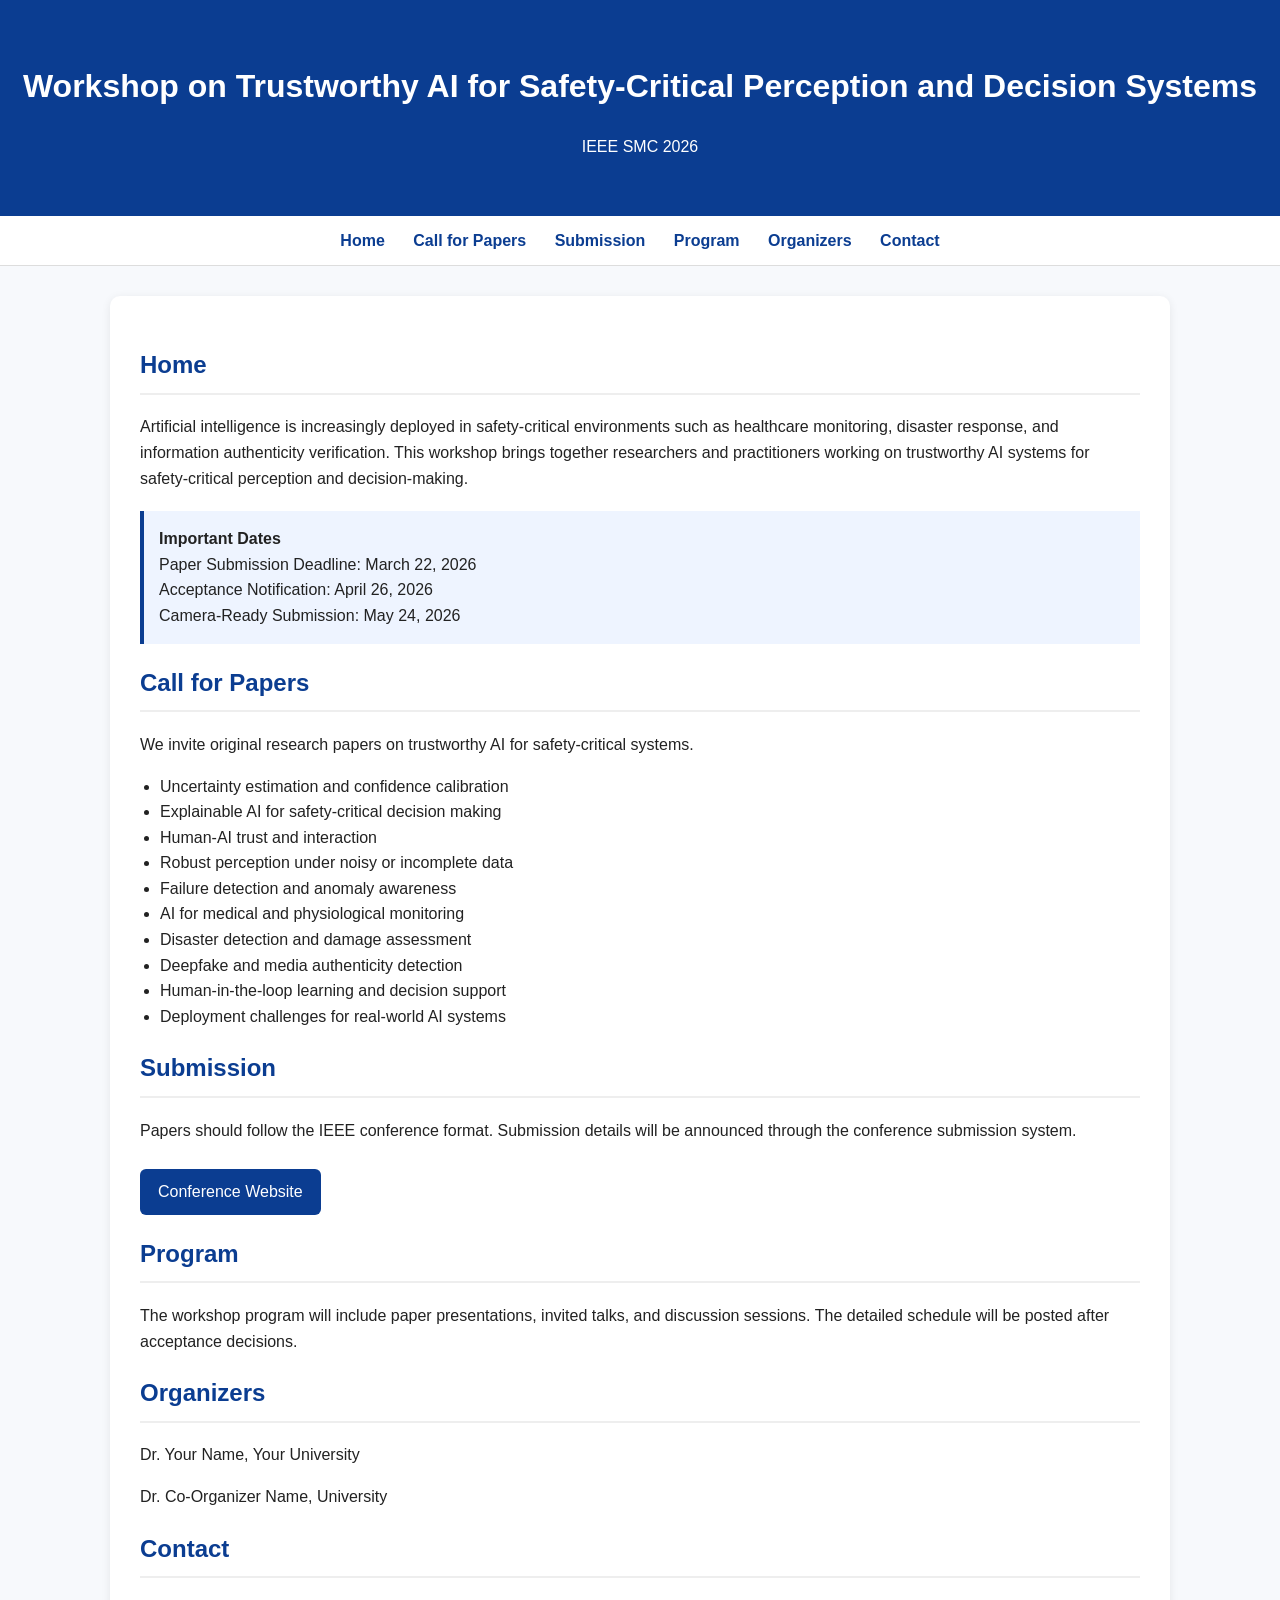
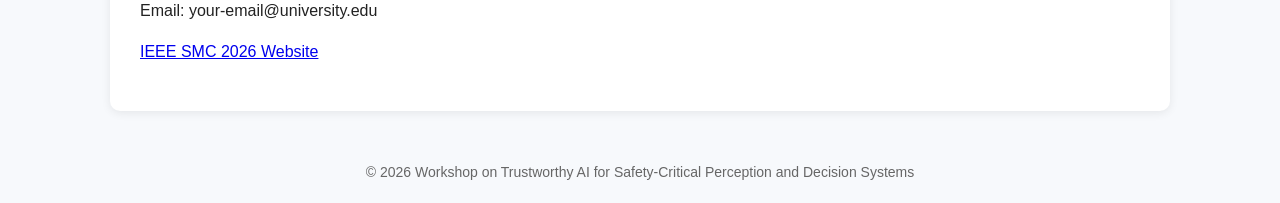
==== index.html @ 7f39c2e3 "Create index.html" ====
<!DOCTYPE html>
<html lang="en">
<head>
  <meta charset="UTF-8" />
  <meta name="viewport" content="width=device-width, initial-scale=1.0" />
  <title>Workshop on Trustworthy AI for Safety-Critical Perception and Decision Systems</title>
  <style>
    body {
      font-family: Arial, sans-serif;
      margin: 0;
      line-height: 1.6;
      color: #222;
      background: #f7f9fc;
    }
    header {
      background: #0b3d91;
      color: white;
      padding: 40px 20px;
      text-align: center;
    }
    nav {
      background: #ffffff;
      padding: 12px 20px;
      border-bottom: 1px solid #ddd;
      text-align: center;
    }
    nav a {
      margin: 0 12px;
      text-decoration: none;
      color: #0b3d91;
      font-weight: bold;
    }
    .container {
      max-width: 1000px;
      margin: 30px auto;
      background: white;
      padding: 30px;
      border-radius: 10px;
      box-shadow: 0 2px 10px rgba(0,0,0,0.08);
    }
    h2 {
      color: #0b3d91;
      border-bottom: 2px solid #eee;
      padding-bottom: 8px;
    }
    .dates {
      background: #eef4ff;
      padding: 15px;
      border-left: 4px solid #0b3d91;
      margin: 20px 0;
    }
    footer {
      text-align: center;
      padding: 20px;
      color: #666;
      font-size: 14px;
    }
    .button {
      display: inline-block;
      padding: 10px 18px;
      background: #0b3d91;
      color: white;
      text-decoration: none;
      border-radius: 6px;
      margin-top: 10px;
    }
    ul {
      padding-left: 20px;
    }
  </style>
</head>
<body>
  <header>
    <h1>Workshop on Trustworthy AI for Safety-Critical Perception and Decision Systems</h1>
    <p>IEEE SMC 2026</p>
  </header>

  <nav>
    <a href="#home">Home</a>
    <a href="#cfp">Call for Papers</a>
    <a href="#submission">Submission</a>
    <a href="#program">Program</a>
    <a href="#organizers">Organizers</a>
    <a href="#contact">Contact</a>
  </nav>

  <div class="container">
    <section id="home">
      <h2>Home</h2>
      <p>
        Artificial intelligence is increasingly deployed in safety-critical environments such as
        healthcare monitoring, disaster response, and information authenticity verification.
        This workshop brings together researchers and practitioners working on trustworthy AI
        systems for safety-critical perception and decision-making.
      </p>

      <div class="dates">
        <strong>Important Dates</strong><br>
        Paper Submission Deadline: March 22, 2026<br>
        Acceptance Notification: April 26, 2026<br>
        Camera-Ready Submission: May 24, 2026
      </div>
    </section>

    <section id="cfp">
      <h2>Call for Papers</h2>
      <p>
        We invite original research papers on trustworthy AI for safety-critical systems.
      </p>
      <ul>
        <li>Uncertainty estimation and confidence calibration</li>
        <li>Explainable AI for safety-critical decision making</li>
        <li>Human-AI trust and interaction</li>
        <li>Robust perception under noisy or incomplete data</li>
        <li>Failure detection and anomaly awareness</li>
        <li>AI for medical and physiological monitoring</li>
        <li>Disaster detection and damage assessment</li>
        <li>Deepfake and media authenticity detection</li>
        <li>Human-in-the-loop learning and decision support</li>
        <li>Deployment challenges for real-world AI systems</li>
      </ul>
    </section>

    <section id="submission">
      <h2>Submission</h2>
      <p>
        Papers should follow the IEEE conference format. Submission details will be announced
        through the conference submission system.
      </p>
      <a class="button" href="https://www.ieeesmc2026.org/" target="_blank">Conference Website</a>
    </section>

    <section id="program">
      <h2>Program</h2>
      <p>
        The workshop program will include paper presentations, invited talks, and discussion sessions.
        The detailed schedule will be posted after acceptance decisions.
      </p>
    </section>

    <section id="organizers">
      <h2>Organizers</h2>
      <p>Dr. Your Name, Your University</p>
      <p>Dr. Co-Organizer Name, University</p>
    </section>

    <section id="contact">
      <h2>Contact</h2>
      <p>Email: your-email@university.edu</p>
      <p><a href="https://www.ieeesmc2026.org/" target="_blank">IEEE SMC 2026 Website</a></p>
    </section>
  </div>

  <footer>
    © 2026 Workshop on Trustworthy AI for Safety-Critical Perception and Decision Systems
  </footer>
</body>
</html>
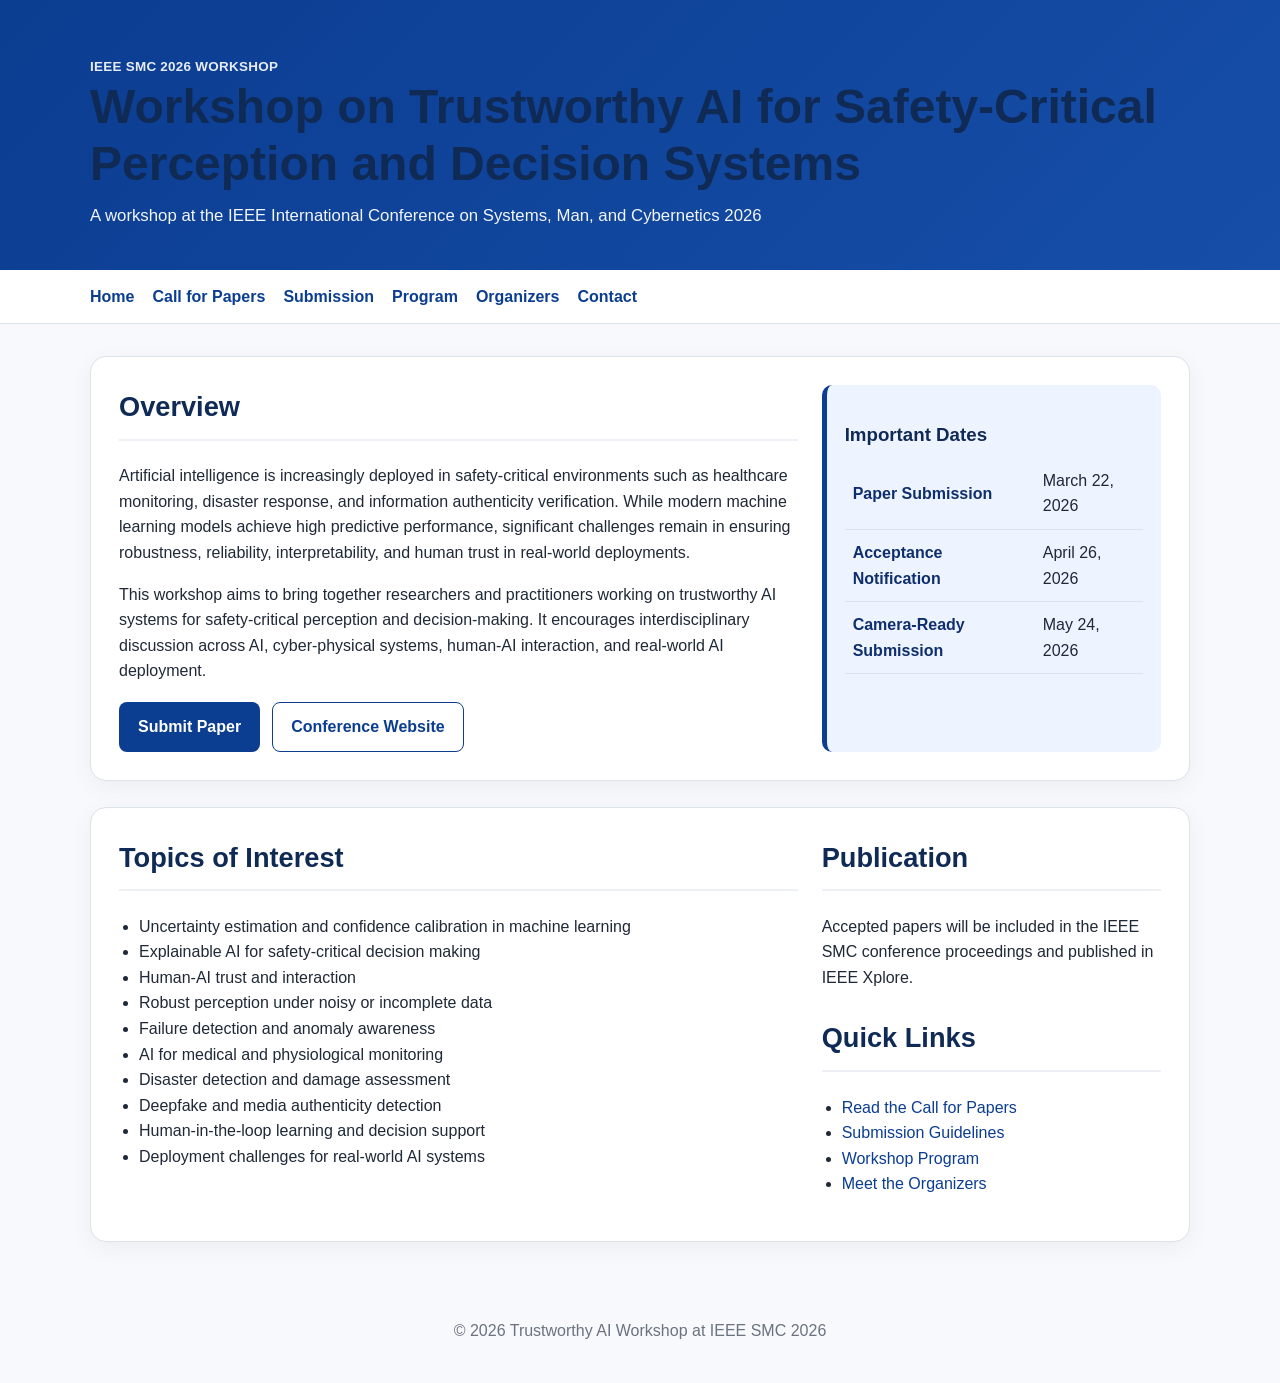
==== commit cf58e350: "Add files via upload" ====
--- a/index.html
+++ b/index.html
@@ -1,158 +1,86 @@
 <!DOCTYPE html>
 <html lang="en">
 <head>
-  <meta charset="UTF-8" />
-  <meta name="viewport" content="width=device-width, initial-scale=1.0" />
-  <title>Workshop on Trustworthy AI for Safety-Critical Perception and Decision Systems</title>
-  <style>
-    body {
-      font-family: Arial, sans-serif;
-      margin: 0;
-      line-height: 1.6;
-      color: #222;
-      background: #f7f9fc;
-    }
-    header {
-      background: #0b3d91;
-      color: white;
-      padding: 40px 20px;
-      text-align: center;
-    }
-    nav {
-      background: #ffffff;
-      padding: 12px 20px;
-      border-bottom: 1px solid #ddd;
-      text-align: center;
-    }
-    nav a {
-      margin: 0 12px;
-      text-decoration: none;
-      color: #0b3d91;
-      font-weight: bold;
-    }
-    .container {
-      max-width: 1000px;
-      margin: 30px auto;
-      background: white;
-      padding: 30px;
-      border-radius: 10px;
-      box-shadow: 0 2px 10px rgba(0,0,0,0.08);
-    }
-    h2 {
-      color: #0b3d91;
-      border-bottom: 2px solid #eee;
-      padding-bottom: 8px;
-    }
-    .dates {
-      background: #eef4ff;
-      padding: 15px;
-      border-left: 4px solid #0b3d91;
-      margin: 20px 0;
-    }
-    footer {
-      text-align: center;
-      padding: 20px;
-      color: #666;
-      font-size: 14px;
-    }
-    .button {
-      display: inline-block;
-      padding: 10px 18px;
-      background: #0b3d91;
-      color: white;
-      text-decoration: none;
-      border-radius: 6px;
-      margin-top: 10px;
-    }
-    ul {
-      padding-left: 20px;
-    }
-  </style>
+  <meta charset="UTF-8">
+  <meta name="viewport" content="width=device-width, initial-scale=1.0">
+  <title>Trustworthy AI Workshop | IEEE SMC 2026</title>
+  <link rel="stylesheet" href="styles.css">
 </head>
 <body>
-  <header>
-    <h1>Workshop on Trustworthy AI for Safety-Critical Perception and Decision Systems</h1>
-    <p>IEEE SMC 2026</p>
+  <header class="site-header">
+    <div class="wrap">
+      <div class="tagline">IEEE SMC 2026 Workshop</div>
+      <h1 class="site-title">Workshop on Trustworthy AI for Safety-Critical Perception and Decision Systems</h1>
+      <p class="site-subtitle">A workshop at the IEEE International Conference on Systems, Man, and Cybernetics 2026</p>
+    </div>
   </header>
 
-  <nav>
-    <a href="#home">Home</a>
-    <a href="#cfp">Call for Papers</a>
-    <a href="#submission">Submission</a>
-    <a href="#program">Program</a>
-    <a href="#organizers">Organizers</a>
-    <a href="#contact">Contact</a>
+  <nav class="topnav">
+    <div class="wrap">
+      <a href="index.html">Home</a>
+      <a href="cfp.html">Call for Papers</a>
+      <a href="submission.html">Submission</a>
+      <a href="program.html">Program</a>
+      <a href="organizers.html">Organizers</a>
+      <a href="contact.html">Contact</a>
+    </div>
   </nav>
 
-  <div class="container">
-    <section id="home">
-      <h2>Home</h2>
-      <p>
-        Artificial intelligence is increasingly deployed in safety-critical environments such as
-        healthcare monitoring, disaster response, and information authenticity verification.
-        This workshop brings together researchers and practitioners working on trustworthy AI
-        systems for safety-critical perception and decision-making.
-      </p>
+  <main>
+    <div class="wrap">
+      <section class="page-card hero-grid">
+        <div>
+          <h2>Overview</h2>
+          <p>Artificial intelligence is increasingly deployed in safety-critical environments such as healthcare monitoring, disaster response, and information authenticity verification. While modern machine learning models achieve high predictive performance, significant challenges remain in ensuring robustness, reliability, interpretability, and human trust in real-world deployments.</p>
+          <p>This workshop aims to bring together researchers and practitioners working on trustworthy AI systems for safety-critical perception and decision-making. It encourages interdisciplinary discussion across AI, cyber-physical systems, human-AI interaction, and real-world AI deployment.</p>
+          <div class="button-row">
+            <a class="btn btn-primary" href="submission.html">Submit Paper</a>
+            <a class="btn btn-secondary" href="https://www.ieeesmc2026.org/" target="_blank" rel="noopener">Conference Website</a>
+          </div>
+        </div>
+        <aside class="info-box">
+          <h3>Important Dates</h3>
+          <table class="date-table" aria-label="Important dates">
+            <tr><th>Paper Submission</th><td>March 22, 2026</td></tr>
+            <tr><th>Acceptance Notification</th><td>April 26, 2026</td></tr>
+            <tr><th>Camera-Ready Submission</th><td>May 24, 2026</td></tr>
+          </table>
+        </aside>
+      </section>
 
-      <div class="dates">
-        <strong>Important Dates</strong><br>
-        Paper Submission Deadline: March 22, 2026<br>
-        Acceptance Notification: April 26, 2026<br>
-        Camera-Ready Submission: May 24, 2026
-      </div>
-    </section>
+      <section class="page-card section-spacer two-col">
+        <div>
+          <h2>Topics of Interest</h2>
+          <ul class="topic-list">
+            <li>Uncertainty estimation and confidence calibration in machine learning</li>
+            <li>Explainable AI for safety-critical decision making</li>
+            <li>Human-AI trust and interaction</li>
+            <li>Robust perception under noisy or incomplete data</li>
+            <li>Failure detection and anomaly awareness</li>
+            <li>AI for medical and physiological monitoring</li>
+            <li>Disaster detection and damage assessment</li>
+            <li>Deepfake and media authenticity detection</li>
+            <li>Human-in-the-loop learning and decision support</li>
+            <li>Deployment challenges for real-world AI systems</li>
+          </ul>
+        </div>
+        <div>
+          <h2>Publication</h2>
+          <p>Accepted papers will be included in the IEEE SMC conference proceedings and published in IEEE Xplore.</p>
+          <h2 class="section-spacer">Quick Links</h2>
+          <ul class="clean-list">
+            <li><a href="cfp.html">Read the Call for Papers</a></li>
+            <li><a href="submission.html">Submission Guidelines</a></li>
+            <li><a href="program.html">Workshop Program</a></li>
+            <li><a href="organizers.html">Meet the Organizers</a></li>
+          </ul>
+        </div>
+      </section>
+    </div>
+  </main>
 
-    <section id="cfp">
-      <h2>Call for Papers</h2>
-      <p>
-        We invite original research papers on trustworthy AI for safety-critical systems.
-      </p>
-      <ul>
-        <li>Uncertainty estimation and confidence calibration</li>
-        <li>Explainable AI for safety-critical decision making</li>
-        <li>Human-AI trust and interaction</li>
-        <li>Robust perception under noisy or incomplete data</li>
-        <li>Failure detection and anomaly awareness</li>
-        <li>AI for medical and physiological monitoring</li>
-        <li>Disaster detection and damage assessment</li>
-        <li>Deepfake and media authenticity detection</li>
-        <li>Human-in-the-loop learning and decision support</li>
-        <li>Deployment challenges for real-world AI systems</li>
-      </ul>
-    </section>
-
-    <section id="submission">
-      <h2>Submission</h2>
-      <p>
-        Papers should follow the IEEE conference format. Submission details will be announced
-        through the conference submission system.
-      </p>
-      <a class="button" href="https://www.ieeesmc2026.org/" target="_blank">Conference Website</a>
-    </section>
-
-    <section id="program">
-      <h2>Program</h2>
-      <p>
-        The workshop program will include paper presentations, invited talks, and discussion sessions.
-        The detailed schedule will be posted after acceptance decisions.
-      </p>
-    </section>
-
-    <section id="organizers">
-      <h2>Organizers</h2>
-      <p>Dr. Your Name, Your University</p>
-      <p>Dr. Co-Organizer Name, University</p>
-    </section>
-
-    <section id="contact">
-      <h2>Contact</h2>
-      <p>Email: your-email@university.edu</p>
-      <p><a href="https://www.ieeesmc2026.org/" target="_blank">IEEE SMC 2026 Website</a></p>
-    </section>
-  </div>
-
-  <footer>
-    © 2026 Workshop on Trustworthy AI for Safety-Critical Perception and Decision Systems
+  <footer class="footer">
+    <div class="wrap">© 2026 Trustworthy AI Workshop at IEEE SMC 2026</div>
   </footer>
 </body>
 </html>
--- a/styles.css
+++ b/styles.css
@@ -0,0 +1,176 @@
+:root {
+  --primary: #0b3d91;
+  --primary-dark: #082c69;
+  --accent: #eef4ff;
+  --text: #1f2937;
+  --muted: #6b7280;
+  --border: #dbe2ea;
+  --bg: #f7f9fc;
+  --white: #ffffff;
+}
+
+* { box-sizing: border-box; }
+html { scroll-behavior: smooth; }
+body {
+  margin: 0;
+  font-family: Arial, Helvetica, sans-serif;
+  color: var(--text);
+  background: var(--bg);
+  line-height: 1.6;
+}
+
+a { color: var(--primary); text-decoration: none; }
+a:hover { text-decoration: underline; }
+
+.site-header {
+  background: linear-gradient(135deg, var(--primary) 0%, #164ea8 100%);
+  color: var(--white);
+  padding: 56px 20px 40px;
+}
+
+.wrap {
+  width: min(1100px, calc(100% - 32px));
+  margin: 0 auto;
+}
+
+.site-title {
+  margin: 0 0 10px;
+  font-size: clamp(2rem, 4vw, 3rem);
+  line-height: 1.2;
+}
+
+.site-subtitle {
+  margin: 0;
+  font-size: 1.05rem;
+  opacity: 0.95;
+}
+
+.topnav {
+  background: var(--white);
+  border-bottom: 1px solid var(--border);
+  position: sticky;
+  top: 0;
+  z-index: 10;
+}
+
+.topnav .wrap {
+  display: flex;
+  flex-wrap: wrap;
+  gap: 10px 18px;
+  align-items: center;
+  padding: 14px 0;
+}
+
+.topnav a {
+  font-weight: 600;
+}
+
+main { padding: 32px 0 48px; }
+
+.page-card {
+  background: var(--white);
+  border: 1px solid var(--border);
+  border-radius: 16px;
+  padding: 28px;
+  box-shadow: 0 6px 24px rgba(15, 23, 42, 0.05);
+}
+
+.hero-grid,
+.two-col {
+  display: grid;
+  grid-template-columns: 2fr 1fr;
+  gap: 24px;
+}
+
+h1, h2, h3 { color: #102a56; }
+h2 {
+  margin-top: 0;
+  font-size: 1.7rem;
+  border-bottom: 2px solid #edf1f6;
+  padding-bottom: 10px;
+}
+
+h3 { margin-bottom: 8px; }
+
+.muted { color: var(--muted); }
+
+.info-box {
+  background: var(--accent);
+  border-left: 5px solid var(--primary);
+  border-radius: 10px;
+  padding: 16px 18px;
+}
+
+.button-row {
+  display: flex;
+  flex-wrap: wrap;
+  gap: 12px;
+  margin-top: 18px;
+}
+
+.btn {
+  display: inline-block;
+  padding: 11px 18px;
+  border-radius: 8px;
+  font-weight: 700;
+  border: 1px solid transparent;
+}
+
+.btn-primary {
+  background: var(--primary);
+  color: var(--white);
+}
+.btn-primary:hover { background: var(--primary-dark); text-decoration: none; }
+
+.btn-secondary {
+  background: var(--white);
+  border-color: var(--primary);
+  color: var(--primary);
+}
+.btn-secondary:hover { background: #f2f6ff; text-decoration: none; }
+
+.date-table {
+  width: 100%;
+  border-collapse: collapse;
+  margin-top: 8px;
+}
+.date-table th,
+.date-table td {
+  border-bottom: 1px solid var(--border);
+  text-align: left;
+  padding: 10px 8px;
+}
+.date-table th { color: #0f2e6e; }
+
+.topic-list, .clean-list {
+  padding-left: 20px;
+}
+
+.section-spacer { margin-top: 26px; }
+
+.footer {
+  padding: 28px 0 40px;
+  color: var(--muted);
+  text-align: center;
+}
+
+.person {
+  padding: 14px 0;
+  border-bottom: 1px solid var(--border);
+}
+.person:last-child { border-bottom: 0; }
+
+.tagline {
+  font-weight: 700;
+  letter-spacing: 0.02em;
+  text-transform: uppercase;
+  font-size: 0.84rem;
+  opacity: 0.9;
+}
+
+@media (max-width: 800px) {
+  .hero-grid, .two-col {
+    grid-template-columns: 1fr;
+  }
+  .page-card { padding: 22px; }
+}
